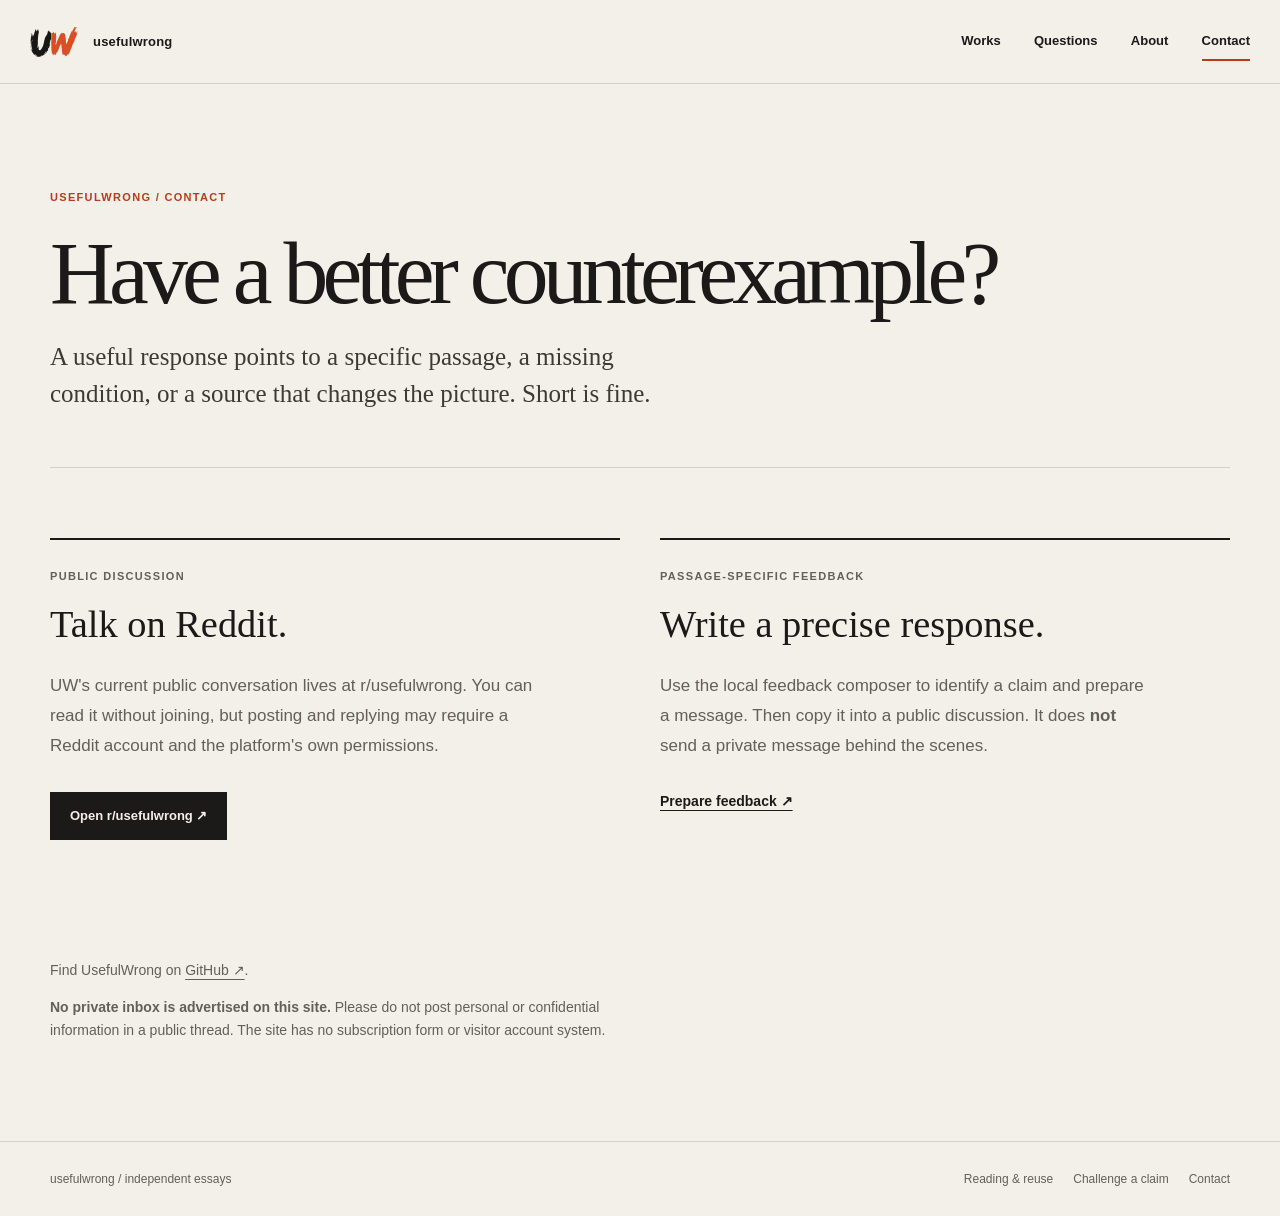
==== site/contact/index.html @ 165ad7d4 "Publish UsefulWrong website" ====
<!doctype html>
<html lang="en">
<head>
<meta charset="utf-8">
<meta name="viewport" content="width=device-width, initial-scale=1">
<meta name="theme-color" content="#f3f0e9">
<meta name="description" content="Contact UsefulWrong through its public Reddit community or prepare a passage-specific correction.">

<title>Contact — UsefulWrong</title>
<link rel="canonical" href="https://usefulwrong.com/contact/">
<meta property="og:type" content="website">
<meta property="og:site_name" content="UsefulWrong">
<meta property="og:title" content="Contact">
<meta property="og:description" content="Contact UsefulWrong through its public Reddit community or prepare a passage-specific correction.">
<meta property="og:url" content="https://usefulwrong.com/contact/">
<meta property="og:image" content="https://usefulwrong.com/assets/motion/groceries-960.webp">
<meta name="twitter:card" content="summary_large_image">
<link rel="icon" type="image/svg+xml" href="../assets/logo-paper.svg" media="(prefers-color-scheme: light)">
<link rel="icon" type="image/svg+xml" href="../assets/logo-dark.svg" media="(prefers-color-scheme: dark)">
<link rel="stylesheet" href="../assets/site.css">
<link rel="stylesheet" href="../assets/launch.css">

</head>
<body class="launch-page">
<a class="skip-link" href="#content">Skip to content</a>
<header class="header"><div class="header-inner"><a class="logo" href="../index.html" aria-label="UsefulWrong home"><img src="../assets/logo-paper.svg" width="62" height="42" alt="UW"/><span>usefulwrong</span></a><nav aria-label="Main navigation"><a href="../works/">Works</a><a href="../questions/">Questions</a><a href="../about/">About</a><a href="../contact/" aria-current="page">Contact</a></nav></div></header>
<main id="content" tabindex="-1"><section class="subpage-head wrap"><p class="eyebrow">USEFULWRONG / CONTACT</p><h1>Have a better counterexample?</h1><p>A useful response points to a specific passage, a missing condition, or a source that changes the picture. Short is fine.</p></section>
<section class="wrap contact-grid"><article class="contact-panel"><p class="section-index">PUBLIC DISCUSSION</p><h2>Talk on Reddit.</h2><p>UW's current public conversation lives at r/usefulwrong. You can read it without joining, but posting and replying may require a Reddit account and the platform's own permissions.</p><a class="primary-link" href="https://www.reddit.com/r/usefulwrong/" rel="noopener noreferrer" target="_blank">Open r/usefulwrong ↗</a></article><article class="contact-panel"><p class="section-index">PASSAGE-SPECIFIC FEEDBACK</p><h2>Write a precise response.</h2><p>Use the local feedback composer to identify a claim and prepare a message. Then copy it into a public discussion. It does <strong>not</strong> send a private message behind the scenes.</p><a class="inline-link" href="../feedback/">Prepare feedback ↗</a></article></section>
<div class="wrap private-note"><p>Find UsefulWrong on <a href="https://github.com/usefulwrong" rel="noopener noreferrer" target="_blank">GitHub ↗</a>.</p><p><strong>No private inbox is advertised on this site.</strong> Please do not post personal or confidential information in a public thread. The site has no subscription form or visitor account system.</p></div></main>
<footer class="site-footer"><div class="footer-inner"><span>usefulwrong <span aria-hidden="true">/</span> independent essays</span><nav aria-label="Site policies"><a href="../use/">Reading &amp; reuse</a><a href="../feedback/">Challenge a claim</a><a href="../contact/">Contact</a></nav></div></footer>

</body>
</html>
---- site/assets/site.css ----
:root{--paper:#f3f0e9;--ink:#1b1a19;--soft:#645f58;--rule:#d7d0c4;--orange:#d14b20;--mono:ui-monospace,'Courier New',monospace;--serif:Georgia,'Times New Roman',serif}*{box-sizing:border-box}html{scroll-behavior:smooth}body{margin:0;background:var(--paper);color:var(--ink)}a{color:inherit;text-underline-offset:4px}a:hover{text-decoration-color:var(--orange)}img{max-width:100%;height:auto}button{cursor:pointer}button:focus-visible,a:focus-visible{outline:3px solid var(--orange);outline-offset:5px}::selection{background:#efaa92}.header{padding:16px max(18px,calc((100% - 1250px)/2));display:flex;justify-content:space-between;align-items:center;gap:25px;border-bottom:1px solid var(--rule)}.logo{display:flex;gap:13px;text-decoration:none;align-items:center;font:12px var(--mono);letter-spacing:.09em}.logo img{width:60px;height:44px}.header nav{display:flex;gap:20px;flex-wrap:wrap;font:12px var(--mono)}.header nav a{text-decoration:none}.header nav a[aria-current]{border-bottom:2px solid var(--orange)}.inner{max-width:1180px;margin:0 auto;padding:0 27px}.overline{font:11px var(--mono);letter-spacing:.13em;color:#8a7766}.accent{color:var(--orange)}.hero{padding:clamp(60px,12vh,155px) 0 80px;min-height:74vh;display:flex;flex-direction:column;align-items:start;justify-content:center}.hero .overline{color:var(--orange)}.hero h1{font:normal clamp(3.5rem,9vw,9.1rem)/.98 var(--serif);letter-spacing:-.069em;max-width:1060px;margin:24px 0 24px}.hero p{font:normal clamp(1.22rem,2.2vw,1.62rem)/1.5 var(--serif);max-width:39ch;margin:0 0 30px}.hero-actions{display:flex;gap:16px;align-items:center;flex-wrap:wrap}.link-btn{background:var(--ink);color:var(--paper);border:1px solid var(--ink);padding:15px 20px;text-decoration:none;font:12px var(--mono)}.link-btn:hover{background:var(--orange);border-color:var(--orange)}.plain-btn{background:transparent;border:0;border-bottom:1px solid var(--ink);padding:12px 1px;color:var(--ink);text-decoration:none;font:12px var(--mono)}.art-section{background:#151616;color:#f5f1e7;position:relative}.art-wrap{max-width:1350px;margin:auto;padding:50px 27px 55px}.art-wrap h2{font:normal clamp(2rem,3vw,3.6rem) var(--serif);margin:10px 0 16px}.art-stage{background:#151616;border:1px solid #42403c;overflow:hidden}.art-stage img{width:100%;display:block;max-height:730px;object-fit:cover;object-position:center}.art-caption{display:flex;justify-content:space-between;gap:25px;align-items:center;font:11px/1.55 var(--mono);color:#b2a69b;margin-top:15px}.works{padding:90px 0}.works h2,.subhero h1{font:normal clamp(3rem,5vw,5rem)/1.05 var(--serif);letter-spacing:-.048em;margin:15px 0}.work-grid{display:grid;grid-template-columns:repeat(3,1fr);gap:20px;margin-top:35px}.work{border-top:1px solid var(--ink);padding-top:18px;min-width:0}.work .number{font:11px var(--mono);color:var(--orange)}.work h3{font:normal 27px/1.15 var(--serif);margin:14px 0}.work p{font:14px/1.55 var(--serif);color:#554f49}.work a{font:11px var(--mono)}.footer{display:flex;justify-content:space-between;gap:20px;flex-wrap:wrap;border-top:1px solid var(--rule);padding:27px 0 43px;color:#787067;font:11px var(--mono)}.subhero{padding:65px 0 24px;max-width:900px}.subhero p{font:21px/1.5 var(--serif);max-width:65ch}.content-grid{display:grid;grid-template-columns:minmax(0,1fr) minmax(0,3.1fr);gap:50px;border-top:1px solid var(--rule);padding-top:30px}.toc{position:sticky;top:24px;align-self:start;font:12px/1.6 var(--mono);padding:13px 0}.toc a{display:block;padding:6px 0;text-decoration:none;color:#575149}.toc a:hover{color:var(--orange)}.essay{max-width:760px;padding-bottom:45px}.essay h2{font:normal 2.8rem/1.13 var(--serif);margin:65px 0 14px;scroll-margin-top:24px}.essay p{font:normal 20px/1.68 var(--serif);max-width:68ch;margin:0 0 24px}.essay .comment{font:13px/1.65 var(--mono);background:#ece4d7;border-left:2px solid var(--orange);padding:17px;margin:18px 0 29px}.essay details{padding:13px 0 15px;border-bottom:1px solid var(--rule);margin-bottom:26px}.essay summary{font:13px var(--mono);cursor:pointer;color:#a43e20}.essay details p{font:16px/1.55 var(--serif);margin:15px 0}.end-links{border-top:1px solid var(--ink);margin-top:70px;padding:30px 0 70px;display:flex;gap:15px;flex-wrap:wrap}.end-links button,.end-links a{background:transparent;border:1px solid var(--ink);padding:13px 18px;text-decoration:none;font:12px var(--mono)}.end-links small{font:12px/1.5 var(--mono);color:var(--soft);align-self:center}.simple-list{padding:35px 0 85px;max-width:870px}.simple-list article{border-bottom:1px solid var(--rule);padding:30px 0}.simple-list h2{font:normal 32px/1.1 var(--serif);margin:6px 0 12px}.simple-list p{font:17px/1.5 var(--serif);color:var(--soft)}.simple-list a{font:12px var(--mono)}.eyebrow{font:11px var(--mono);color:var(--orange)}
@media(max-width:750px){.header{padding:9px 15px;align-items:start}.header nav{gap:8px 15px;font-size:10px;justify-content:flex-end}.logo{font-size:0}.logo img{width:56px}.inner{padding:0 19px}.hero{min-height:72vh;padding:52px 0}.hero h1{font-size:clamp(3.5rem,14vw,6rem)}.work-grid{grid-template-columns:1fr}.art-wrap{padding:40px 14px}.art-stage img{height:420px;object-fit:cover}.art-caption{display:block}.content-grid{grid-template-columns:1fr;gap:5px}.toc{position:static;border-bottom:1px solid var(--rule);padding-bottom:15px}.essay h2{font-size:2.2rem}.essay p{font-size:18px}.subhero{padding-top:46px}.subhero h1{font-size:3.8rem}}
.essay blockquote{margin:30px 0;padding:4px 0 4px 22px;border-left:2px solid var(--orange)}.essay blockquote p{margin:0}.essay ol{padding-left:26px}.essay li{font:20px/1.68 var(--serif);margin-bottom:16px}.essay .footnote p,.essay .footnote li{font-size:15px;line-height:1.65}.essay .footnote{overflow-wrap:anywhere}.essay [id]{scroll-margin-top:24px}.essay sup{font:12px var(--mono)}
@media(max-width:750px){.essay li{font-size:18px}}
@media print{.header,.footer,.hero-actions,.end-links,.toc{display:none!important}body{background:#fff;color:#000}.content-grid{display:block}.essay{max-width:none}.essay p,.essay li{font-size:12pt;line-height:1.5}.essay .footnote p,.essay .footnote li{font-size:10pt}.essay h2{break-after:avoid}.essay details{display:block}.essay details p{display:block}.art-wrap{color:#000;background:white}img{max-height:140mm;object-fit:contain}a{color:inherit;text-decoration:none}}
@media(prefers-reduced-motion:reduce){html{scroll-behavior:auto}}

.skip-link{position:fixed;top:12px;left:16px;z-index:1000;transform:translateY(-180%);padding:13px 18px;background:var(--ink);color:var(--paper);font:13px var(--mono)}.skip-link:focus{transform:translateY(0)}.header nav a{display:inline-block;padding:6px 2px;min-height:28px;line-height:16px}#main-content:focus{outline:none}@media print{.skip-link{display:none!important}}

/* UW Editorial positioning v1.1: actual works lead; approved logos and manuscripts unchanged. */
.editorial-front{min-height:min(730px,87vh);display:grid;grid-template-columns:minmax(0,1fr) 210px;gap:7vw;align-items:center;padding-top:80px;padding-bottom:110px}.front-narrow{max-width:950px}.editorial-front h1{font:normal clamp(4rem,8.5vw,8.75rem)/.94 var(--serif);letter-spacing:-.067em;max-width:12ch;margin:34px 0 38px}.front-fragment{font:italic clamp(1.4rem,2.8vw,2.05rem)/1.33 var(--serif);margin:0 0 24px;border-left:3px solid var(--orange);padding-left:22px}.front-context{max-width:62ch;font:19px/1.62 var(--serif);color:#464039;margin:0 0 29px}.front-side{align-self:end;font:11px/1.6 var(--mono);color:#81766a;margin-bottom:22px}.front-rule{height:2px;background:var(--orange);margin:13px 0 18px;width:65px}.front-side p{max-width:21ch}.opening-statement{background:#191817;color:#ece7dc;padding:clamp(54px,8vw,110px) 0}.statement-grid{display:grid;grid-template-columns:minmax(130px,1fr) minmax(0,3fr);gap:45px}.statement-grid h2{font:normal clamp(2.8rem,6vw,5.6rem)/1.03 var(--serif);letter-spacing:-.044em;margin:0 0 28px}.statement-grid p{font:normal clamp(1.14rem,2vw,1.42rem)/1.57 var(--serif);max-width:54ch}.statement-grid p + p{color:#b9aea5;font-size:1.12rem}.editorial-link{font:12px/1.5 var(--mono);text-underline-offset:6px}.opening-statement .editorial-link{color:#ffab89}.book-feature{display:grid;grid-template-columns:minmax(0,1.12fr) minmax(0,.88fr);gap:7%;align-items:center;padding-top:clamp(75px,9vw,140px);padding-bottom:clamp(70px,9vw,125px)}.feature-copy h2{font:normal clamp(2.9rem,5.25vw,6rem)/1 var(--serif);letter-spacing:-.055em;margin:24px 0 26px}.feature-deck{font:normal clamp(1.4rem,2.3vw,1.92rem)/1.4 var(--serif);max-width:29ch}.feature-copy blockquote{font:italic 18px/1.6 var(--serif);max-width:57ch;border-left:2px solid var(--orange);padding:0 0 0 24px;margin:35px 0}.feature-note{font:17px/1.5 var(--serif);max-width:48ch;color:#5d544b;margin-bottom:31px}.feature-figure{margin:0}.feature-figure img{width:100%;max-height:790px;object-fit:contain;filter:grayscale(.4)}.feature-figure figcaption{font:11px/1.5 var(--mono);color:#7a7168;text-align:right;padding-top:12px}.reading-pair{padding-top:40px;padding-bottom:125px}.section-topline{border-top:1px solid var(--ink);padding-top:25px}.section-topline h2{font:normal clamp(2.3rem,4vw,4rem) var(--serif);margin:15px 0 25px}.feature-list{display:grid;grid-template-columns:repeat(2,minmax(0,1fr));gap:32px}.feature-list .work{padding-top:26px}.feature-list .work h3{font-size:clamp(1.7rem,2.4vw,2.5rem);max-width:24ch}.feature-list .work p{font-size:16px;max-width:49ch}.question-invitation{background:#e9e3d8;padding:clamp(55px,8vw,105px) 0}.question-grid{display:grid;grid-template-columns:minmax(0,1.5fr) minmax(280px,.65fr);gap:10%;align-items:start}.question-grid h2{font:normal clamp(2.8rem,5vw,5.1rem)/1.08 var(--serif);letter-spacing:-.05em;margin:25px 0}.question-grid p{font:18px/1.55 var(--serif);max-width:44ch}.invitation-actions{border-top:1px solid #aaa097;padding-top:22px}.invitation-actions h3{font:normal 2rem/1.16 var(--serif)}.invitation-actions .plain-btn{display:inline-block;margin:15px 0}.big-reading{font:normal clamp(1.45rem,2.8vw,2.25rem)/1.43 var(--serif);max-width:64ch}.about-principle{border-top:1px solid var(--rule);border-bottom:1px solid var(--rule);max-width:900px;padding:35px 0}.about-principle>p:not(.big-reading){font:18px/1.62 var(--serif);max-width:70ch}.usage-list strong{font-weight:600}.prototype-notice{border-left:2px solid var(--orange);padding:12px 17px;background:#eee4d7}.works-follow{padding:0 0 100px;max-width:650px}.works-follow h2{font:normal 2.15rem var(--serif)}.works-follow p{font:17px/1.52 var(--serif)}.feedback-layout{max-width:1120px;margin:0 auto;padding:40px 24px 120px;display:grid;grid-template-columns:minmax(0,1.4fr) minmax(260px,.7fr);gap:7%;border-top:1px solid var(--rule)}.feedback-form label{display:block;font:12px/1.5 var(--mono);margin:19px 0 8px;color:#433b34}.feedback-form textarea,.feedback-form select,.feedback-form input{display:block;width:100%;max-width:100%;font:16px/1.5 var(--serif);padding:12px;background:#fffefa;color:var(--ink);border:1px solid #a79d92;border-radius:0}.feedback-form textarea{resize:vertical}.feedback-actions{display:flex;gap:16px;flex-wrap:wrap;margin-top:22px}.feedback-actions .quiet-action{border:1px solid #8e8174;background:transparent;color:var(--ink);font:12px var(--mono);padding:15px 17px}.feedback-status{font:13px/1.5 var(--mono);padding:14px;border-left:2px solid var(--orange);background:#ebe1d2}.feedback-explainer{font:16px/1.6 var(--serif)}.feedback-explainer h2{font:normal 2rem/1.14 var(--serif)}.feedback-explainer .overline{display:block;padding-top:20px}.footer nav{display:flex;gap:17px;flex-wrap:wrap}.footer nav a{color:inherit;text-decoration:none}.footer nav a:hover{text-decoration:underline}.end-links small{max-width:35ch}.about-opening h1{font-size:clamp(3rem,6vw,5.6rem)}
@media(max-width:850px){.editorial-front{grid-template-columns:1fr;min-height:0;padding-top:66px;padding-bottom:72px}.front-side{display:none}.editorial-front h1{font-size:clamp(3.65rem,10.4vw,5.7rem)}.statement-grid{grid-template-columns:1fr;gap:15px}.book-feature{grid-template-columns:1fr;gap:30px}.feature-figure{max-width:620px}.feature-list{grid-template-columns:1fr}.question-grid{grid-template-columns:1fr;gap:45px}.feedback-layout{grid-template-columns:1fr}.feedback-explainer{border-top:1px solid var(--rule);padding-top:20px}}
@media(max-width:390px){.editorial-front h1{font-size:clamp(3rem,14vw,4.2rem)}.front-context{font-size:17px}}
@media print{.editorial-front{min-height:0}.opening-statement,.question-invitation{background:white;color:black}.book-feature{grid-template-columns:1fr}.feature-figure img{max-height:105mm}.feedback-actions,.feedback-form{display:none}.feedback-explainer{width:100%}}

/* Author decision orientation-013, receipt ca3d36751b1b. */
.editorial-front{min-height:0;padding-top:48px;padding-bottom:64px;grid-template-columns:minmax(0,1fr) 170px;gap:48px}
.editorial-front h1{font-size:clamp(3.2rem,6.5vw,6.4rem);line-height:1.03;letter-spacing:-.04em;max-width:15ch;margin:24px 0}
.front-fragment{font-size:24px;margin-bottom:20px}
.front-context{font-size:18px}
.uw-purpose{font:18px/1.5 var(--serif);max-width:57ch;margin:0 0 20px;color:var(--soft)}
@media(max-width:850px){
 .editorial-front{grid-template-columns:1fr;gap:0;padding-top:32px;padding-bottom:40px}
 .editorial-front h1{font-size:clamp(2.7rem,12vw,4.5rem);margin:20px 0 24px}
 .front-fragment{font-size:21px;padding-left:16px}
 .front-context{font-size:17px;margin-bottom:20px}
 .uw-purpose{font-size:17px;margin-bottom:16px}
}

/* Author decision works-014, receipt 9dd089b3963f: title, image, synopsis, read. */
.publication-list{padding-top:32px;padding-bottom:80px}
.publication-entry{max-width:960px;margin:0 auto;padding:32px 0 64px;border-top:1px solid var(--rule)}
.publication-entry + .publication-entry{margin-top:32px}
.publication-entry h2{font:normal clamp(2.4rem,4.8vw,4.5rem)/1.08 var(--serif);letter-spacing:-.035em;margin:20px 0 32px;max-width:24ch}
.publication-entry h2 a{text-decoration:none}
.publication-entry h2 a:hover{text-decoration:underline;text-decoration-thickness:1px;text-decoration-color:var(--orange);text-underline-offset:6px}
.publication-art{margin:0 0 32px}
.publication-art a,.publication-art picture,.publication-art img{display:block;width:100%;height:auto}
.publication-synopsis{font:20px/1.55 var(--serif);max-width:57ch;margin:0 0 24px}
.publication-synopsis p{margin:0 0 12px}
.publication-entry>.link-btn{display:inline-block;font-size:14px}
@media(max-width:750px){
 .publication-list{padding-top:24px;padding-bottom:40px}
 .publication-entry{padding:24px 0 40px}
 .publication-entry + .publication-entry{margin-top:16px}
 .publication-entry h2{font-size:2.4rem;margin:16px 0 24px}
 .publication-art{margin-bottom:24px}
 .publication-synopsis{font-size:18px}
}
@media print{.publication-entry{break-inside:avoid}.publication-entry>.link-btn{display:none}}

/* Readability repairs within the existing UW palette. */
.overline,.front-side,.feature-figure figcaption,.footer{color:var(--soft)}
.opening-statement .overline{color:#b9aea5}
.eyebrow,.work .number,.hero .overline{color:#a43e20}
@media(max-width:750px){.header nav{font-size:12px;gap:8px 12px}}
@media(max-width:390px){.subhero:not(.article-header) h1{font-size:clamp(2.6rem,14vw,3.8rem)}}
.feedback-actions[hidden],.feedback-prepared[hidden]{display:none}

/* Author feedback: one question and one reading entrance on the homepage. */
.focused-front{grid-template-columns:minmax(0,1fr)}
---- site/assets/launch.css ----
/* UsefulWrong public release — editorial shell, independent of experimental UI. */
:root{--paper:#f3f0e9;--paper-light:#fcfaf6;--ink:#1b1a19;--muted:#645f58;--rule:#d7d0c4;--orange:#b83c1a;--night:#171717}
.launch-page{background:var(--paper);color:var(--ink);font:400 17px/1.65 Arial,Arial,sans-serif}
.launch-page *{box-sizing:border-box}
.launch-page [hidden]{display:none!important}
.launch-page :is(a,button,input,textarea,select,summary):focus-visible{outline:3px solid var(--orange);outline-offset:4px}
.launch-page .skip-link{position:fixed;top:-100px;left:10px;z-index:100;padding:14px 20px;background:var(--ink);color:#fff}
.launch-page .skip-link:focus{top:10px}
.launch-page .header{border-bottom:1px solid var(--rule);padding:0 30px;background:var(--paper)}
.header-inner{width:min(100%,1270px);margin:auto;display:flex;align-items:center;justify-content:space-between;gap:22px;min-height:83px}
.launch-page .logo{display:flex;align-items:center;gap:11px;font:600 13px/1 Arial,sans-serif;letter-spacing:.015em;text-decoration:none;white-space:nowrap}
.launch-page .logo img{width:52px;height:38px;object-fit:contain}
.launch-page .header nav{display:flex;align-items:center;gap:clamp(12px,2.6vw,34px);flex-wrap:nowrap;font:550 13px/1.4 Arial,sans-serif}
.launch-page .header nav a{display:block;text-decoration:none;padding:10px 0;border-bottom:2px solid transparent}
.launch-page .header nav a:hover,.launch-page .header nav a[aria-current=page]{border-bottom-color:var(--orange)}
.launch-page h1,.launch-page h2,.launch-page h3{color:inherit}
.launch-page a{text-underline-offset:4px}
.launch-page p{max-width:75ch}
.launch-page .wrap{width:min(100% - 72px,1180px);margin-inline:auto}
.eyebrow,.section-index,.hero-meta,.hero-footnote,.hero-image figcaption,.feature-art figcaption{font:600 11px/1.6 Arial,sans-serif;letter-spacing:.12em;text-transform:uppercase}
.eyebrow{margin:0;color:var(--orange)}
.section-index{color:var(--muted);margin:0 0 16px}
.mini-divider{padding-inline:7px;color:var(--muted)}
.question-hero{min-height:min(790px,calc(100svh - 83px));display:grid;grid-template-columns:minmax(0,1.03fr) minmax(0,.97fr);align-items:center;gap:clamp(20px,5vw,100px);padding-block:74px 76px}
.hero-copy{max-width:630px;min-width:0}
.hero-meta{color:var(--muted);margin:90px 0 22px}
.question-hero h1{font:400 clamp(53px,5.2vw,88px)/1.03 Georgia,'Times New Roman',serif;letter-spacing:-.062em;margin:0;max-width:11ch;text-wrap:balance}
.hero-lead{font:400 clamp(19px,1.65vw,24px)/1.5 Georgia,'Times New Roman',serif;max-width:31ch;margin:32px 0}
.hero-actions{display:flex;flex-wrap:wrap;align-items:center;gap:24px;margin:25px 0 0}
.primary-link,.outlined-action{display:inline-flex;align-items:center;justify-content:center;gap:14px;min-height:48px;padding:12px 19px;border:1px solid var(--ink);font:700 13px/1.5 Arial,sans-serif;text-decoration:none;cursor:pointer}
.primary-link{color:var(--paper)!important;background:var(--ink)}
.primary-link:hover{background:#36322f}
.text-link,.inline-link{font:650 14px/1.5 Arial,sans-serif;text-decoration-thickness:1px}
.inline-link{display:inline-flex;margin-top:13px}
.hero-footnote{letter-spacing:normal;font-weight:400;text-transform:none;color:var(--muted);margin:28px 0 0}
.hero-image{margin:0;position:relative;min-width:0}
.hero-image img{display:block;width:100%;height:auto;filter:contrast(1.04)}
.hero-image figcaption{margin:14px 0 0;color:var(--muted);letter-spacing:.025em;text-transform:none;text-align:right}
.intent-strip{border-block:1px solid var(--rule);background:var(--paper-light)}
.intent-inner{display:grid;grid-template-columns:1fr 2.1fr;gap:48px;padding-block:78px 88px}
.intent-inner h2{max-width:20ch;font:400 clamp(31px,3.5vw,49px)/1.15 Georgia,'Times New Roman',serif;letter-spacing:-.04em;margin:0 0 26px}
.intent-inner p:not(.section-index){max-width:60ch;margin:0;color:var(--muted);font-size:17px}
.dark-feature{background:var(--night);color:#f3f0e9}
.feature-grid{display:grid;grid-template-columns:1.1fr .9fr;gap:clamp(30px,5.5vw,90px);align-items:center;padding-block:78px 96px}
.feature-art{margin:0}
.feature-art img{width:100%;height:auto;display:block}
.feature-art figcaption{color:#b7aca2;margin-top:18px}
.feature-copy h2{font:400 clamp(41px,4.7vw,75px)/1.05 Georgia,'Times New Roman',serif;letter-spacing:-.052em;margin:28px 0}
.feature-copy p:not(.eyebrow){font:400 20px/1.6 Georgia,'Times New Roman',serif;color:#d5ccc4}
.feature-copy .eyebrow{color:#ff7955}
.reverse-link{display:inline-block;border-bottom:1px solid #f3f0e9;text-decoration:none;color:#f3f0e9;font:650 14px/1.5 Arial,sans-serif;padding-bottom:8px;margin-top:14px}
.bottom-pair{display:grid;grid-template-columns:1fr 1fr;gap:clamp(45px,9vw,138px);padding-block:92px 110px}
.bottom-pair h2{font:400 clamp(29px,3.3vw,46px)/1.17 Georgia,'Times New Roman',serif;letter-spacing:-.04em;max-width:17ch;margin:0 0 23px}
.bottom-pair p:not(.section-index){font:400 16px/1.8 Arial,sans-serif;color:var(--muted);max-width:49ch}
.site-footer{border-top:1px solid var(--rule);background:var(--paper);color:var(--muted)}
.footer-inner{width:min(100% - 72px,1180px);margin:auto;display:flex;justify-content:space-between;align-items:center;gap:25px;padding:28px 0;font:450 12px/1.5 Arial,sans-serif}
.footer-inner nav{display:flex;flex-wrap:wrap;gap:20px}
.footer-inner a{text-decoration:none}
.footer-inner a:hover{text-decoration:underline}
.subpage-head{padding-block:clamp(55px,9vw,105px) 54px;border-bottom:1px solid var(--rule)}
.subpage-head h1{max-width:1100px;font:400 clamp(53px,7vw,100px)/1.02 Georgia,'Times New Roman',serif;letter-spacing:-.064em;margin:20px 0}
.subpage-head>p:not(.eyebrow){font:400 clamp(18px,2vw,25px)/1.5 Georgia,'Times New Roman',serif;max-width:52ch;color:#3d3934;margin:20px 0 0}
.library{padding-block:24px 75px}
.library-card{display:grid;grid-template-columns:minmax(0,1fr) minmax(0,.95fr);gap:clamp(25px,5vw,80px);padding-block:62px;border-bottom:1px solid var(--rule);align-items:center}
.library-card:nth-child(even) .library-image{order:2}
.library-image{display:block;min-width:0}
.library-image img{display:block;width:100%;max-height:430px;object-fit:contain}
.library-text h2{font:400 clamp(35px,4vw,61px)/1.09 Georgia,'Times New Roman',serif;letter-spacing:-.05em;margin:0 0 24px}
.library-text h2 a{text-decoration:none}
.library-text p:not(.section-index){font:400 17px/1.75 Arial,sans-serif;color:var(--muted)}
.library-tail{padding-block:0 75px;color:var(--muted);font-size:16px}
.question-list{padding-block:5px 50px}
.question-list article{border-bottom:1px solid var(--rule);padding-block:52px 60px;scroll-margin-top:30px}
.question-list h2{font:400 clamp(34px,4.5vw,60px)/1.14 Georgia,'Times New Roman',serif;letter-spacing:-.049em;max-width:21ch;margin:0 0 22px}
.question-list article p:not(.section-index){font:400 18px/1.7 Georgia,'Times New Roman',serif;max-width:53ch;margin:0 0 13px}
.quiet-footer-call{padding-block:25px 90px}
.quiet-footer-call h2{font:400 29px/1.2 Georgia,serif}
.quiet-footer-call p{font-size:16px;color:var(--muted)}
.essay-simple{padding-block:28px 120px}
.reading-copy{max-width:720px;margin-inline:auto}
.reading-copy h2{font:400 clamp(30px,3.2vw,43px)/1.22 Georgia,serif;letter-spacing:-.032em;margin:62px 0 20px}
.reading-copy p{font:400 19px/1.75 Georgia,serif;margin:0 0 24px}
.reading-copy a{color:#a8371e}
.contact-grid{display:grid;grid-template-columns:1fr 1fr;gap:40px;padding-block:70px}
.contact-panel{border-top:2px solid var(--ink);padding:28px 0 35px}
.contact-panel h2{font:400 clamp(31px,3vw,45px)/1.17 Georgia,serif;margin:0 0 25px}
.contact-panel p:not(.section-index){font:400 17px/1.75 Arial,sans-serif;max-width:52ch;color:var(--muted)}
.contact-panel .primary-link{margin-top:14px}
.private-note{padding-bottom:85px;color:var(--muted);font-size:14px}
.feedback-grid{display:grid;grid-template-columns:minmax(0,750px) minmax(0,300px);gap:90px;align-items:start;padding-block:65px 110px}
.feedback-form{display:flex;flex-direction:column;align-items:stretch}
.feedback-form label{display:block;font:650 14px/1.6 Arial,sans-serif;margin:18px 0 8px}
.feedback-form :is(textarea,input,select){width:100%;max-width:100%;min-width:0;padding:13px 14px;border:1px solid #ada59a;background:var(--paper-light);color:var(--ink);font:400 15px/1.5 Arial,sans-serif}
.feedback-form textarea{resize:vertical}
.feedback-actions{display:flex;gap:15px;flex-wrap:wrap;margin:30px 0 8px}
.feedback-actions .outlined-action{background:transparent;color:var(--ink)}
.feedback-form #feedback-status{font:400 13px/1.6 Arial,sans-serif;color:var(--muted)}
.feedback-prepared label{font-size:13px}
.feedback-prepared textarea{font:400 12px/1.6 ui-monospace,monospace}
.feedback-instructions{position:sticky;top:35px;padding-top:23px;border-top:2px solid var(--orange)}
.feedback-instructions h2{font:400 30px/1.2 Georgia,serif;margin:0 0 24px}
.feedback-instructions p:not(.section-index){color:var(--muted);font:400 15px/1.75 Arial,sans-serif}
.feedback-instructions .primary-link{margin:14px 0}
.back-to-passage{display:inline-block;margin:0 0 26px}
@media (max-width:960px){.launch-page .wrap,.footer-inner{width:calc(100% - 48px)}.question-hero{min-height:0;gap:25px;padding-block:55px}.hero-meta{margin-top:56px}.intent-inner{grid-template-columns:.6fr 1.6fr}.feedback-grid{gap:35px}.feature-grid{gap:36px}}
@media (max-width:750px){
 .launch-page .wrap,.footer-inner{width:calc(100% - 36px)}
 .launch-page .header{padding-inline:18px}.header-inner{min-height:68px;gap:10px}
 .launch-page .logo{font-size:12px;gap:5px}.launch-page .logo img{width:39px;height:30px}
 .launch-page .header nav{gap:10px;font-size:12px;flex-wrap:wrap;justify-content:flex-end}
 .launch-page .header nav a{min-height:34px;padding:8px 0}
 .question-hero{display:flex;flex-direction:column;align-items:stretch;padding-block:40px 62px;gap:28px}
 .hero-meta{margin-top:50px}.question-hero h1{font-size:clamp(47px,12vw,74px)}
 .hero-lead{font-size:20px;margin-block:24px}.hero-image{max-width:600px}.hero-image figcaption{text-align:left}
 .intent-inner,.feature-grid,.bottom-pair,.library-card,.contact-grid,.feedback-grid{grid-template-columns:1fr;gap:28px}
 .intent-inner{padding-block:55px}.intent-inner h2{font-size:35px}.feature-grid{padding-block:54px}
 .feature-copy h2{font-size:43px}.feature-copy p:not(.eyebrow){font-size:18px}
 .bottom-pair{padding-block:58px}.bottom-pair article+article{border-top:1px solid var(--rule);padding-top:40px}
 .library-card{padding-block:38px}.library-card:nth-child(even) .library-image{order:0}
 .subpage-head{padding-block:52px 36px}.subpage-head h1{font-size:clamp(49px,11vw,76px)}
 .footer-inner{align-items:flex-start;flex-direction:column;gap:8px}.footer-inner nav{gap:16px}
 .contact-grid,.feedback-grid{padding-block:36px 74px}.contact-panel{padding-block:22px 45px}
 .feedback-instructions{position:static}.reading-copy p{font-size:18px}
}
@media(max-width:400px){.launch-page .logo span{display:none}.launch-page .header nav{gap:14px}.question-hero h1{font-size:46px}.hero-meta{margin-top:24px}}
@media(prefers-reduced-motion:reduce){html{scroll-behavior:auto!important}*{transition:none!important;animation:none!important}}
@media print{
 .launch-page .header,.launch-page .site-footer,.launch-page .hero-actions,.launch-page .feedback-actions{display:none!important}
 .launch-page{background:#fff;color:#111}.launch-page .wrap{width:100%;max-width:none}
 .question-hero,.feature-grid{display:block;min-height:0;padding:10mm 0}
 .dark-feature{background:#fff;color:#111}.feature-copy p:not(.eyebrow){color:#111}
 .primary-link,.inline-link,.reverse-link{color:#111!important;border:0}
 img{max-width:100%!important;max-height:85mm;object-fit:contain}
}
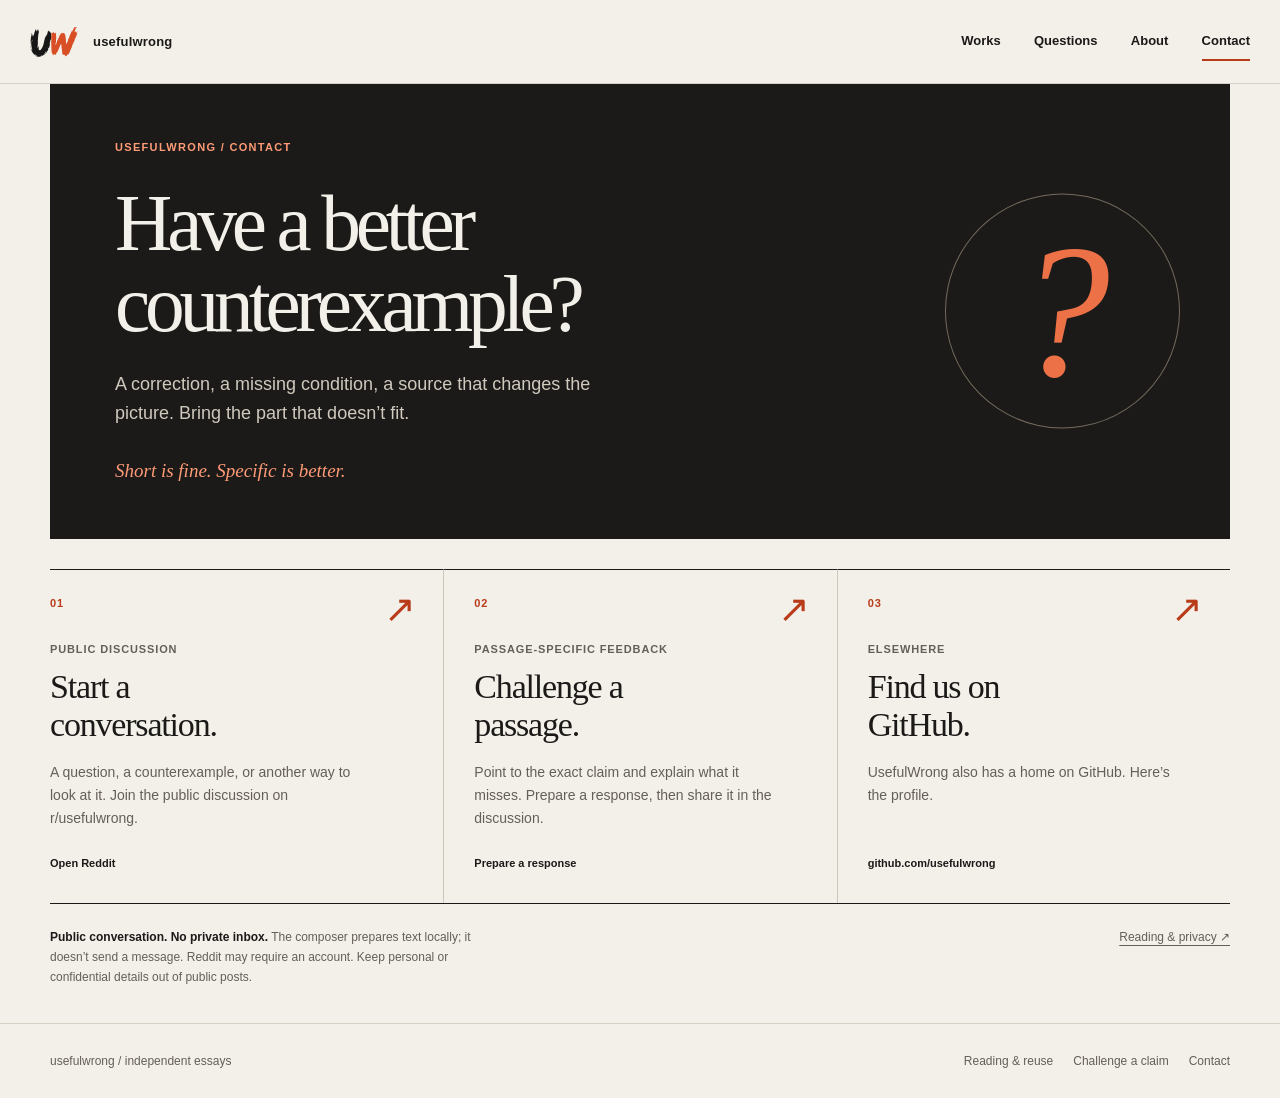
==== commit 53d0866f: "Redesign contact page with public discussion routes" ====
--- a/site/contact/index.html
+++ b/site/contact/index.html
@@ -4,14 +4,14 @@
 <meta charset="utf-8">
 <meta name="viewport" content="width=device-width, initial-scale=1">
 <meta name="theme-color" content="#f3f0e9">
-<meta name="description" content="Contact UsefulWrong through its public Reddit community or prepare a passage-specific correction.">
+<meta name="description" content="Join UsefulWrong on Reddit, challenge a passage, or find the publication on GitHub.">
 
 <title>Contact — UsefulWrong</title>
 <link rel="canonical" href="https://usefulwrong.com/contact/">
 <meta property="og:type" content="website">
 <meta property="og:site_name" content="UsefulWrong">
 <meta property="og:title" content="Contact">
-<meta property="og:description" content="Contact UsefulWrong through its public Reddit community or prepare a passage-specific correction.">
+<meta property="og:description" content="Join UsefulWrong on Reddit, challenge a passage, or find the publication on GitHub.">
 <meta property="og:url" content="https://usefulwrong.com/contact/">
 <meta property="og:image" content="https://usefulwrong.com/assets/motion/groceries-960.webp">
 <meta name="twitter:card" content="summary_large_image">
@@ -19,14 +19,39 @@
 <link rel="icon" type="image/svg+xml" href="../assets/logo-dark.svg" media="(prefers-color-scheme: dark)">
 <link rel="stylesheet" href="../assets/site.css">
 <link rel="stylesheet" href="../assets/launch.css">
+<link rel="stylesheet" href="../assets/contact.css">
 
 </head>
-<body class="launch-page">
+<body class="launch-page contact-page">
 <a class="skip-link" href="#content">Skip to content</a>
 <header class="header"><div class="header-inner"><a class="logo" href="../index.html" aria-label="UsefulWrong home"><img src="../assets/logo-paper.svg" width="62" height="42" alt="UW"/><span>usefulwrong</span></a><nav aria-label="Main navigation"><a href="../works/">Works</a><a href="../questions/">Questions</a><a href="../about/">About</a><a href="../contact/" aria-current="page">Contact</a></nav></div></header>
-<main id="content" tabindex="-1"><section class="subpage-head wrap"><p class="eyebrow">USEFULWRONG / CONTACT</p><h1>Have a better counterexample?</h1><p>A useful response points to a specific passage, a missing condition, or a source that changes the picture. Short is fine.</p></section>
-<section class="wrap contact-grid"><article class="contact-panel"><p class="section-index">PUBLIC DISCUSSION</p><h2>Talk on Reddit.</h2><p>UW's current public conversation lives at r/usefulwrong. You can read it without joining, but posting and replying may require a Reddit account and the platform's own permissions.</p><a class="primary-link" href="https://www.reddit.com/r/usefulwrong/" rel="noopener noreferrer" target="_blank">Open r/usefulwrong ↗</a></article><article class="contact-panel"><p class="section-index">PASSAGE-SPECIFIC FEEDBACK</p><h2>Write a precise response.</h2><p>Use the local feedback composer to identify a claim and prepare a message. Then copy it into a public discussion. It does <strong>not</strong> send a private message behind the scenes.</p><a class="inline-link" href="../feedback/">Prepare feedback ↗</a></article></section>
-<div class="wrap private-note"><p>Find UsefulWrong on <a href="https://github.com/usefulwrong" rel="noopener noreferrer" target="_blank">GitHub ↗</a>.</p><p><strong>No private inbox is advertised on this site.</strong> Please do not post personal or confidential information in a public thread. The site has no subscription form or visitor account system.</p></div></main>
+<main id="content" tabindex="-1">
+  <section class="contact-intro" aria-labelledby="contact-heading">
+    <p class="eyebrow">USEFULWRONG / CONTACT</p>
+    <h1 id="contact-heading">Have a better counterexample?</h1>
+    <p class="intro-copy">A correction, a missing condition, a source that changes the picture. Bring the part that doesn’t fit.</p>
+    <p class="intro-signoff">Short is fine. Specific is better.</p>
+    <div class="contact-question" aria-hidden="true"><span>?</span></div>
+  </section>
+  <nav class="contact-routes" aria-label="Contact options">
+    <a class="contact-route" href="https://www.reddit.com/r/usefulwrong/" target="_blank" rel="noopener noreferrer">
+      <span class="route-number">01</span>
+      <div><span class="route-label">PUBLIC DISCUSSION</span><h2>Start a conversation.</h2><p>A question, a counterexample, or another way to look at it. Join the public discussion on r/usefulwrong.</p><span class="route-action">Open Reddit</span></div>
+      <span class="route-arrow" aria-hidden="true">↗</span>
+    </a>
+    <a class="contact-route" href="../feedback/">
+      <span class="route-number">02</span>
+      <div><span class="route-label">PASSAGE-SPECIFIC FEEDBACK</span><h2>Challenge a passage.</h2><p>Point to the exact claim and explain what it misses. Prepare a response, then share it in the discussion.</p><span class="route-action">Prepare a response</span></div>
+      <span class="route-arrow" aria-hidden="true">↗</span>
+    </a>
+    <a class="contact-route" href="https://github.com/usefulwrong" target="_blank" rel="noopener noreferrer">
+      <span class="route-number">03</span>
+      <div><span class="route-label">ELSEWHERE</span><h2>Find us on GitHub.</h2><p>UsefulWrong also has a home on GitHub. Here’s the profile.</p><span class="route-action">github.com/usefulwrong</span></div>
+      <span class="route-arrow" aria-hidden="true">↗</span>
+    </a>
+  </nav>
+  <aside class="contact-note" aria-label="Before you share"><p><strong>Public conversation. No private inbox.</strong> The composer prepares text locally; it doesn’t send a message. Reddit may require an account. Keep personal or confidential details out of public posts.</p><a href="../use/">Reading &amp; privacy ↗</a></aside>
+</main>
 <footer class="site-footer"><div class="footer-inner"><span>usefulwrong <span aria-hidden="true">/</span> independent essays</span><nav aria-label="Site policies"><a href="../use/">Reading &amp; reuse</a><a href="../feedback/">Challenge a claim</a><a href="../contact/">Contact</a></nav></div></footer>
 
 </body>
--- a/site/assets/contact.css
+++ b/site/assets/contact.css
@@ -0,0 +1,61 @@
+.contact-page{--contact-line:#cec6b9}
+.contact-page main{width:min(1180px,calc(100% - 72px));margin:0 auto}
+.contact-page .contact-intro{position:relative;padding:55px 65px 54px;background:var(--ink);color:var(--paper);overflow:hidden}
+.contact-page .contact-intro .eyebrow{color:#ff9b76}
+.contact-page h1{font:400 clamp(58px,6.2vw,89px)/1.02 Georgia,serif;letter-spacing:-.065em;max-width:13ch;margin:26px 0;text-wrap:balance}
+.contact-page .intro-copy{font:400 18px/1.6 Arial,sans-serif;max-width:48ch;margin:0;color:#d0c9bd}
+.contact-page .intro-signoff{font:italic 19px/1.4 Georgia,serif;color:#ff9b76;margin:30px 0 0;width:fit-content}
+.contact-page .contact-question{position:absolute;right:50px;top:50%;transform:translateY(-50%) rotate(12deg);width:235px;height:235px;border:1px solid #746a5b;border-radius:50%;display:grid;place-items:center;pointer-events:none;user-select:none}
+.contact-page .contact-question span{font:italic 190px/1 Georgia,serif;color:#ec7147;transform:rotate(-12deg)}
+.contact-page .contact-routes{display:grid;grid-template-columns:repeat(3,minmax(0,1fr));margin-top:30px;border-bottom:1px solid var(--ink)}
+.contact-page .contact-route{position:relative;display:flex;flex-direction:column;padding:25px 30px 32px 0;border-top:1px solid var(--ink);text-decoration:none;min-width:0}
+.contact-page .contact-route+.contact-route{border-left:1px solid var(--contact-line);padding-left:30px}
+.contact-page .route-number,.contact-page .route-label,.contact-page .route-action{font:600 11px/1.5 Arial,sans-serif;letter-spacing:.08em;text-transform:uppercase}
+.contact-page .route-number{padding-bottom:30px;color:var(--orange)}
+.contact-page .route-label{display:block;color:var(--muted)}
+.contact-page .contact-route h2{font:400 34px/1.13 Georgia,serif;letter-spacing:-.035em;max-width:12ch;min-height:77px;margin:10px 0 16px}
+.contact-page .contact-route p{font:400 14px/1.65 Arial,sans-serif;color:var(--muted);margin:0;max-width:39ch;min-height:70px}
+.contact-page .route-action{display:block;letter-spacing:0;text-transform:none;margin-top:24px}
+.contact-page .route-arrow{position:absolute;right:27px;top:20px;font:400 38px/1 Georgia,serif;color:var(--orange);transition:transform .18s ease}
+.contact-page .contact-route:hover{background:#ece6db}
+.contact-page .contact-route:hover h2{color:var(--orange)}
+.contact-page .contact-route:hover .route-arrow{transform:translate(3px,-3px)}
+.contact-page .contact-route:hover .route-action{text-decoration:underline;text-underline-offset:5px}
+.contact-page .contact-note{font:400 12px/1.65 Arial,sans-serif;color:var(--muted);display:flex;gap:45px;justify-content:space-between;margin:0;padding:24px 0 35px}
+.contact-page .contact-note p{margin:0;max-width:68ch}
+.contact-page .contact-note strong{color:var(--ink);font-weight:600}
+.contact-page .contact-note a{white-space:nowrap}
+@media(max-width:1100px) and (min-width:751px){
+ .contact-page .contact-question{right:30px;width:150px;height:150px}.contact-page .contact-question span{font-size:130px}
+ .contact-page h1{max-width:12ch;font-size:72px}.contact-page .contact-intro{padding-inline:45px}
+}
+@media(max-width:960px) and (min-width:751px){
+ .contact-page .contact-question{top:30px;right:30px;width:60px;height:60px;transform:rotate(12deg)}
+ .contact-page .contact-question span{font-size:48px}
+}
+@media(max-width:750px){
+ .contact-page main{width:calc(100% - 36px)}
+ .contact-page .contact-intro{padding:32px 23px 35px;margin-inline:-18px}
+ .contact-page h1{font-size:clamp(40px,12vw,70px);max-width:12ch;margin:35px 0 24px}
+ .contact-page .intro-copy{font-size:16px;max-width:33ch}.contact-page .intro-signoff{font-size:18px}
+ .contact-page .contact-question{top:28px;right:22px;width:44px;height:44px;transform:rotate(12deg)}
+ .contact-page .contact-question span{font-size:34px}
+ .contact-page .contact-routes{display:block;margin-top:28px}
+ .contact-page .contact-route,.contact-page .contact-route+.contact-route{display:grid;grid-template-columns:25px minmax(0,1fr) 24px;gap:10px;padding:27px 0 30px;border-left:0}
+ .contact-page .route-number{padding-top:3px;padding-bottom:0}
+ .contact-page .contact-route h2{font-size:31px;max-width:none;min-height:0;margin-bottom:16px}
+ .contact-page .contact-route p{min-height:0}
+ .contact-page .route-action{margin-top:18px}
+ .contact-page .route-arrow{position:static;align-self:center;font-size:30px}
+ .contact-page .contact-note{display:block;padding-block:25px 38px}
+ .contact-page .contact-note>a{display:inline-block;margin-top:16px}
+}
+@media(prefers-reduced-motion:reduce){.contact-page .route-arrow{transition:none}}
+@media print{
+ .contact-page main{width:100%}
+ .contact-page .contact-intro{background:#fff;color:#111;padding:0 0 20px;margin:0}
+ .contact-page .intro-copy,.contact-page .intro-signoff,.contact-page .contact-intro .eyebrow{color:#111}
+ .contact-page .contact-question,.contact-page .route-arrow{display:none}
+ .contact-page h1{font-size:36pt}
+ .contact-page .contact-route{break-inside:avoid}
+}
